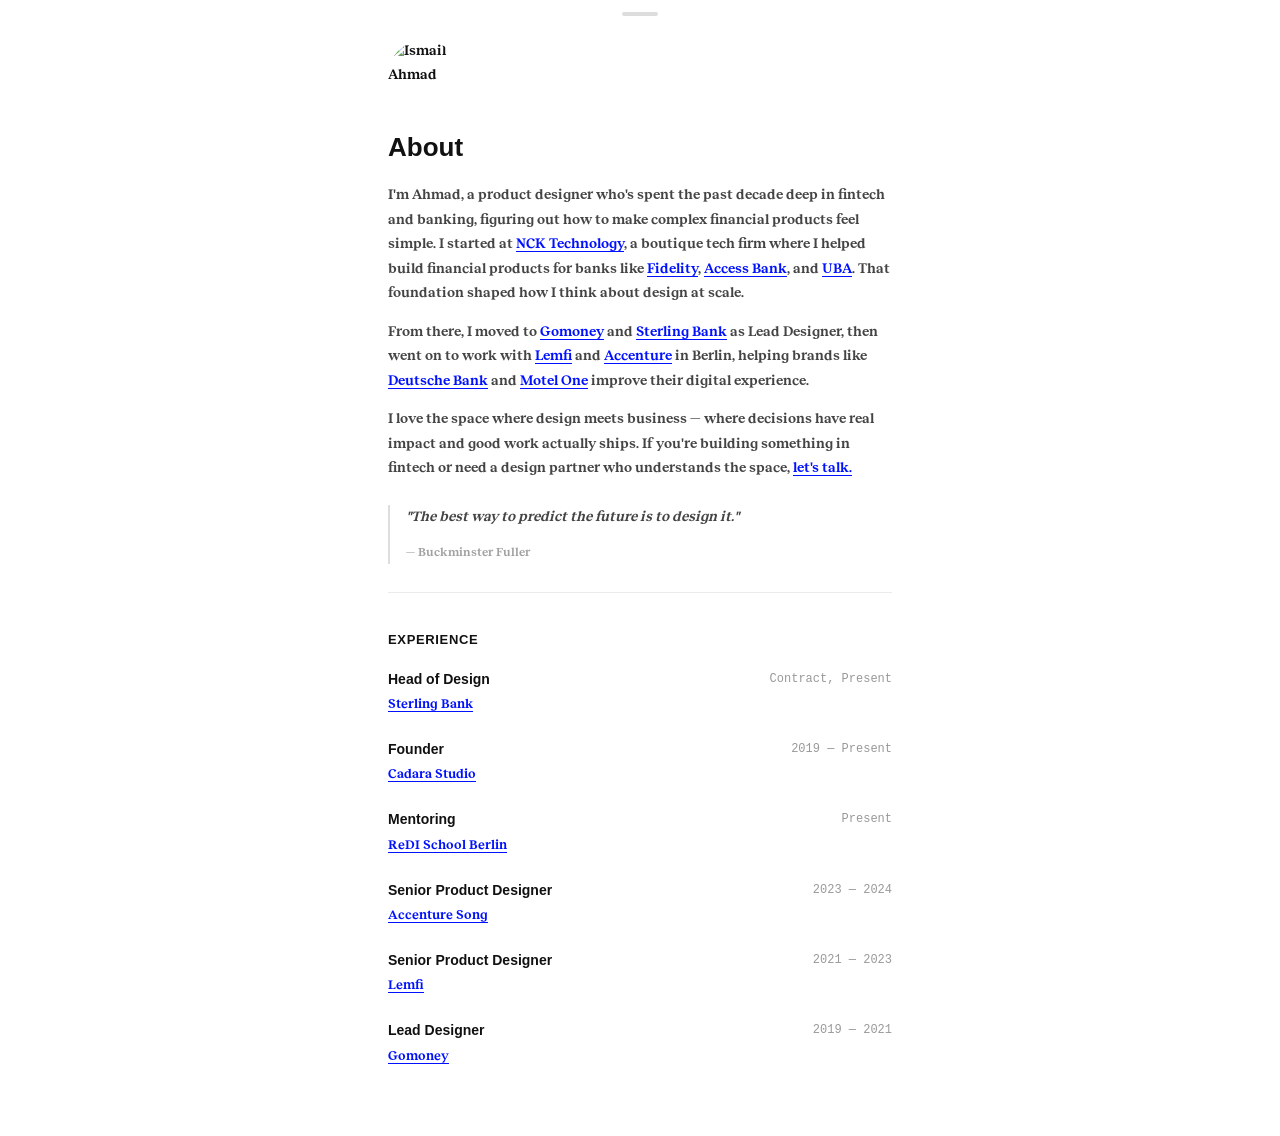
==== about.html @ 7f2a8691 "Redesign index: bottom sheet modals, social bar, card layout, project data" ====
<!DOCTYPE html>
<html lang="en">
<head>
    <meta charset="UTF-8">
    <meta name="viewport" content="width=device-width, initial-scale=1.0">
    <title>About | Ismail Ahmad</title>
    <style>
        @font-face {
            font-family: 'Reckless';
            src: url('assets/Reckless-SemiBold.otf') format('opentype');
            font-weight: 600;
        }
        @font-face {
            font-family: 'Marund';
            src: url('assets/Marund-7022Curved.otf') format('opentype');
            font-weight: normal;
        }

        *, *::before, *::after { box-sizing: border-box; }

        html, body {
            margin: 0; padding: 0;
            background: #ffffff;
            color: #111111;
            height: 100%;
        }

        body {
            font-family: 'Reckless', -apple-system, BlinkMacSystemFont, sans-serif;
            font-size: 14px;
            line-height: 1.7;
            overflow-y: auto;
            overflow-x: hidden;
            border-radius: 20px 20px 0 0;
        }

        .handle-bar {
            width: 36px;
            height: 4px;
            background: #ddd;
            border-radius: 2px;
            margin: 12px auto 0;
        }

        .content {
            padding: 24px 28px 48px;
            max-width: 560px;
            margin: 0 auto;
        }

        h1 {
            font-family: -apple-system, BlinkMacSystemFont, 'Segoe UI', sans-serif;
            font-size: 26px;
            font-weight: 700;
            color: #111;
            margin: 0 0 20px;
            line-height: 1.2;
        }

        h2 {
            font-family: -apple-system, BlinkMacSystemFont, 'Segoe UI', sans-serif;
            font-size: 13px;
            font-weight: 700;
            color: #111;
            margin: 36px 0 16px;
            letter-spacing: 0.05em;
            text-transform: uppercase;
        }

        p {
            color: #444;
            margin: 0 0 14px;
            font-size: 14px;
            line-height: 1.75;
        }

        a {
            color: #0011FF;
            text-decoration: underline;
            text-underline-offset: 3px;
        }
        a:hover { opacity: 0.7; }

        .profile-img {
            width: 72px;
            height: 72px;
            border-radius: 50%;
            object-fit: cover;
            object-position: top;
            margin-bottom: 20px;
            display: block;
        }

        blockquote {
            border-left: 2px solid #ddd;
            padding-left: 16px;
            margin: 24px 0;
            color: #666;
            font-style: italic;
        }
        blockquote cite {
            display: block;
            margin-top: 6px;
            font-size: 12px;
            opacity: 0.6;
            font-style: normal;
        }

        .divider {
            height: 1px;
            background: #ebebeb;
            margin: 28px 0;
        }

        .exp-item {
            display: flex;
            justify-content: space-between;
            align-items: flex-start;
            margin-bottom: 20px;
        }
        .exp-role {
            font-family: -apple-system, BlinkMacSystemFont, 'Segoe UI', sans-serif;
            font-weight: 600;
            font-size: 14px;
            color: #111;
            margin: 0 0 2px;
        }
        .exp-company {
            font-size: 13px;
            color: #0011FF;
            text-decoration: underline;
            text-underline-offset: 3px;
        }
        .exp-company:hover { opacity: 0.7; }
        .exp-date {
            font-family: 'SF Mono', 'Fira Mono', monospace;
            font-size: 12px;
            color: #999;
            white-space: nowrap;
            padding-top: 2px;
        }
    </style>
</head>
<body>
    <div class="handle-bar"></div>
    <div class="content">

        <img src="assets/ismail-ahmad.JPG" alt="Ismail Ahmad" class="profile-img">

        <h1>About</h1>

        <p>I'm Ahmad, a product designer who's spent the past decade deep in fintech and banking, figuring out how to make complex financial products feel simple. I started at <a href="https://protechadvance.com/" target="_blank">NCK Technology</a>, a boutique tech firm where I helped build financial products for banks like <a href="https://www.fidelitybank.ng/" target="_blank">Fidelity</a>, <a href="https://www.accessbankplc.com/" target="_blank">Access Bank</a>, and <a href="https://www.ubagroup.com/" target="_blank">UBA</a>. That foundation shaped how I think about design at scale.</p>

        <p>From there, I moved to <a href="https://gomoney.global/" target="_blank">Gomoney</a> and <a href="https://sterling.ng/" target="_blank">Sterling Bank</a> as Lead Designer, then went on to work with <a href="https://www.lemfi.com/" target="_blank">Lemfi</a> and <a href="https://www.accenture.com/us-en/about/accenture-song-index" target="_blank">Accenture</a> in Berlin, helping brands like <a href="https://www.db.com/" target="_blank">Deutsche Bank</a> and <a href="https://www.motel-one.com/en/" target="_blank">Motel One</a> improve their digital experience.</p>

        <p>I love the space where design meets business — where decisions have real impact and good work actually ships. If you're building something in fintech or need a design partner who understands the space, <a href="mailto:work@ismailahmad.com">let's talk.</a></p>

        <blockquote>
            <p>"The best way to predict the future is to design it."</p>
            <cite>— Buckminster Fuller</cite>
        </blockquote>

        <div class="divider"></div>

        <h2>Experience</h2>

        <div class="exp-item">
            <div>
                <p class="exp-role">Head of Design</p>
                <a class="exp-company" href="https://sterling.ng" target="_blank">Sterling Bank</a>
            </div>
            <span class="exp-date">Contract, Present</span>
        </div>

        <div class="exp-item">
            <div>
                <p class="exp-role">Founder</p>
                <a class="exp-company" href="https://cadara.studio" target="_blank">Cadara Studio</a>
            </div>
            <span class="exp-date">2019 — Present</span>
        </div>

        <div class="exp-item">
            <div>
                <p class="exp-role">Mentoring</p>
                <a class="exp-company" href="https://redi-school.org/redi-school-berlin" target="_blank">ReDI School Berlin</a>
            </div>
            <span class="exp-date">Present</span>
        </div>

        <div class="exp-item">
            <div>
                <p class="exp-role">Senior Product Designer</p>
                <a class="exp-company" href="https://accenture.com" target="_blank">Accenture Song</a>
            </div>
            <span class="exp-date">2023 — 2024</span>
        </div>

        <div class="exp-item">
            <div>
                <p class="exp-role">Senior Product Designer</p>
                <a class="exp-company" href="https://lemfi.com" target="_blank">Lemfi</a>
            </div>
            <span class="exp-date">2021 — 2023</span>
        </div>

        <div class="exp-item">
            <div>
                <p class="exp-role">Lead Designer</p>
                <a class="exp-company" href="https://gomoney.global" target="_blank">Gomoney</a>
            </div>
            <span class="exp-date">2019 — 2021</span>
        </div>

    </div>
</body>
</html>
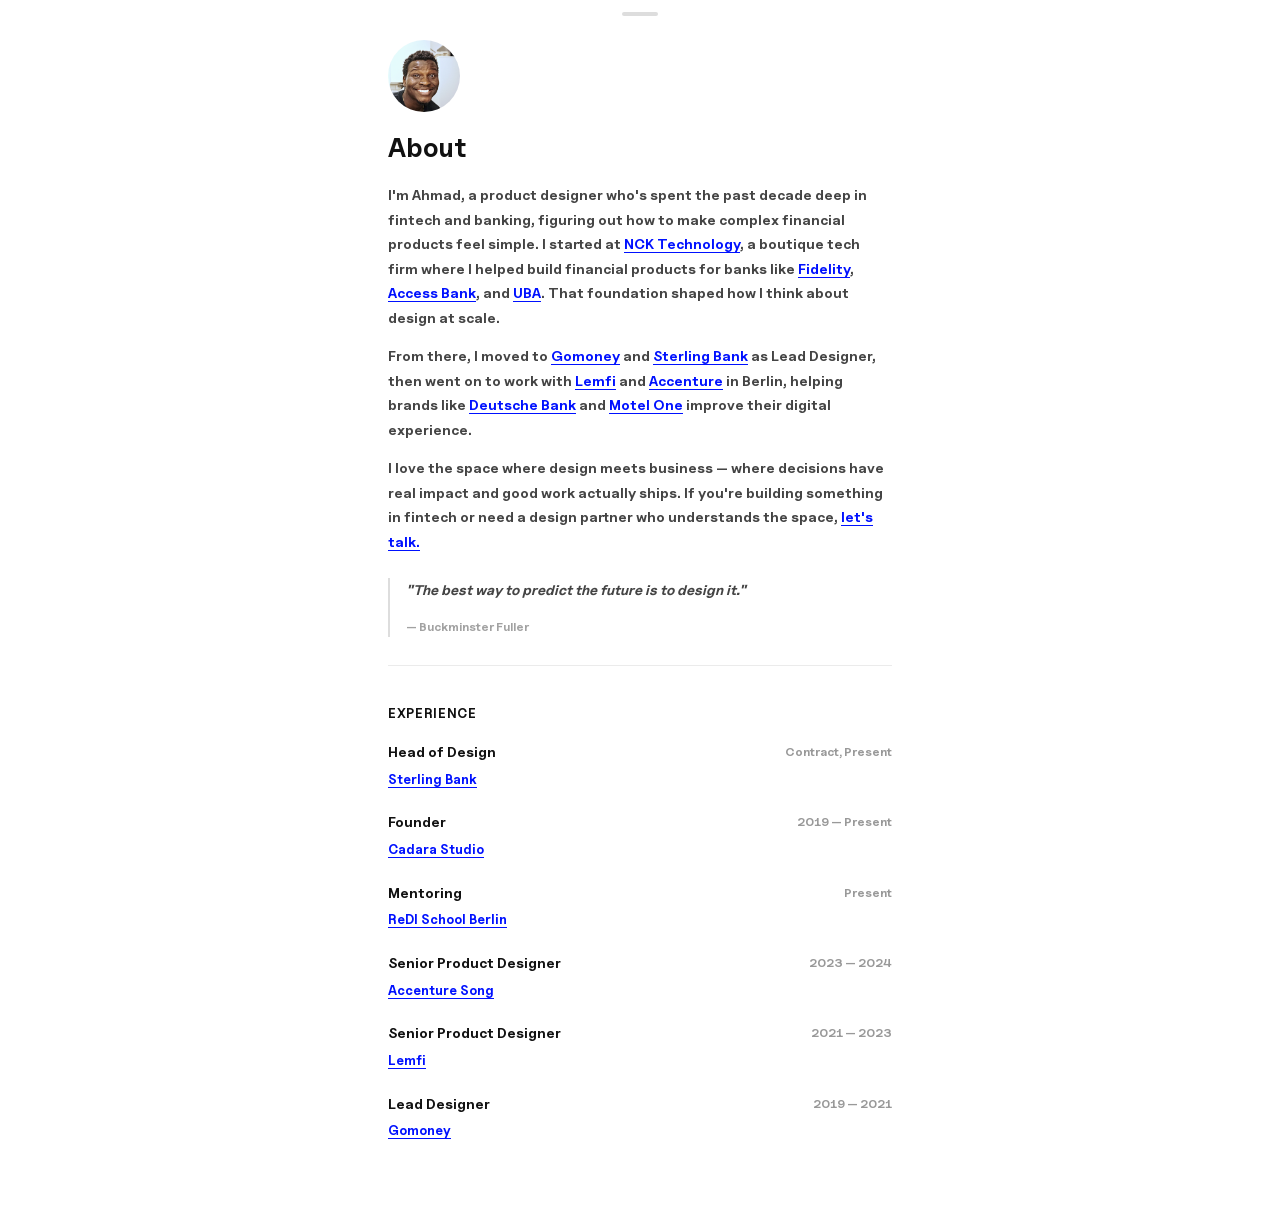
==== commit 110ea11c: "Update typography and bottom sheet layout" ====
--- a/about.html
+++ b/about.html
@@ -6,14 +6,11 @@
     <title>About | Ismail Ahmad</title>
     <style>
         @font-face {
-            font-family: 'Reckless';
-            src: url('assets/Reckless-SemiBold.otf') format('opentype');
-            font-weight: 600;
-        }
-        @font-face {
-            font-family: 'Marund';
-            src: url('assets/Marund-7022Curved.otf') format('opentype');
-            font-weight: normal;
+            font-family: 'Uncut Sans';
+            src: url('assets/Uncut Sans/Webfonts/UncutSans-Variable.woff2') format('woff2');
+            font-weight: 300 800;
+            font-style: normal;
+            font-display: swap;
         }
 
         *, *::before, *::after { box-sizing: border-box; }
@@ -26,13 +23,19 @@
         }
 
         body {
-            font-family: 'Reckless', -apple-system, BlinkMacSystemFont, sans-serif;
+            font-family: 'Uncut Sans', sans-serif;
+            font-weight: 700;
             font-size: 14px;
             line-height: 1.7;
             overflow-y: auto;
             overflow-x: hidden;
             border-radius: 20px 20px 0 0;
         }
+        body * {
+            font-family: 'Uncut Sans', sans-serif !important;
+            font-weight: 700 !important;
+        }
+        button, input, textarea, select, a { font-family: inherit; font-weight: inherit; }
 
         .handle-bar {
             width: 36px;
@@ -49,7 +52,7 @@
         }
 
         h1 {
-            font-family: -apple-system, BlinkMacSystemFont, 'Segoe UI', sans-serif;
+            font-family: 'Uncut Sans', sans-serif;
             font-size: 26px;
             font-weight: 700;
             color: #111;
@@ -58,7 +61,7 @@
         }
 
         h2 {
-            font-family: -apple-system, BlinkMacSystemFont, 'Segoe UI', sans-serif;
+            font-family: 'Uncut Sans', sans-serif;
             font-size: 13px;
             font-weight: 700;
             color: #111;
@@ -119,7 +122,7 @@
             margin-bottom: 20px;
         }
         .exp-role {
-            font-family: -apple-system, BlinkMacSystemFont, 'Segoe UI', sans-serif;
+            font-family: 'Uncut Sans', sans-serif;
             font-weight: 600;
             font-size: 14px;
             color: #111;
@@ -133,7 +136,7 @@
         }
         .exp-company:hover { opacity: 0.7; }
         .exp-date {
-            font-family: 'SF Mono', 'Fira Mono', monospace;
+            font-family: 'Uncut Sans', sans-serif;
             font-size: 12px;
             color: #999;
             white-space: nowrap;
@@ -145,7 +148,7 @@
     <div class="handle-bar"></div>
     <div class="content">
 
-        <img src="assets/ismail-ahmad.JPG" alt="Ismail Ahmad" class="profile-img">
+        <img src="assets/ism.JPG" alt="Ismail Ahmad" class="profile-img">
 
         <h1>About</h1>
 
